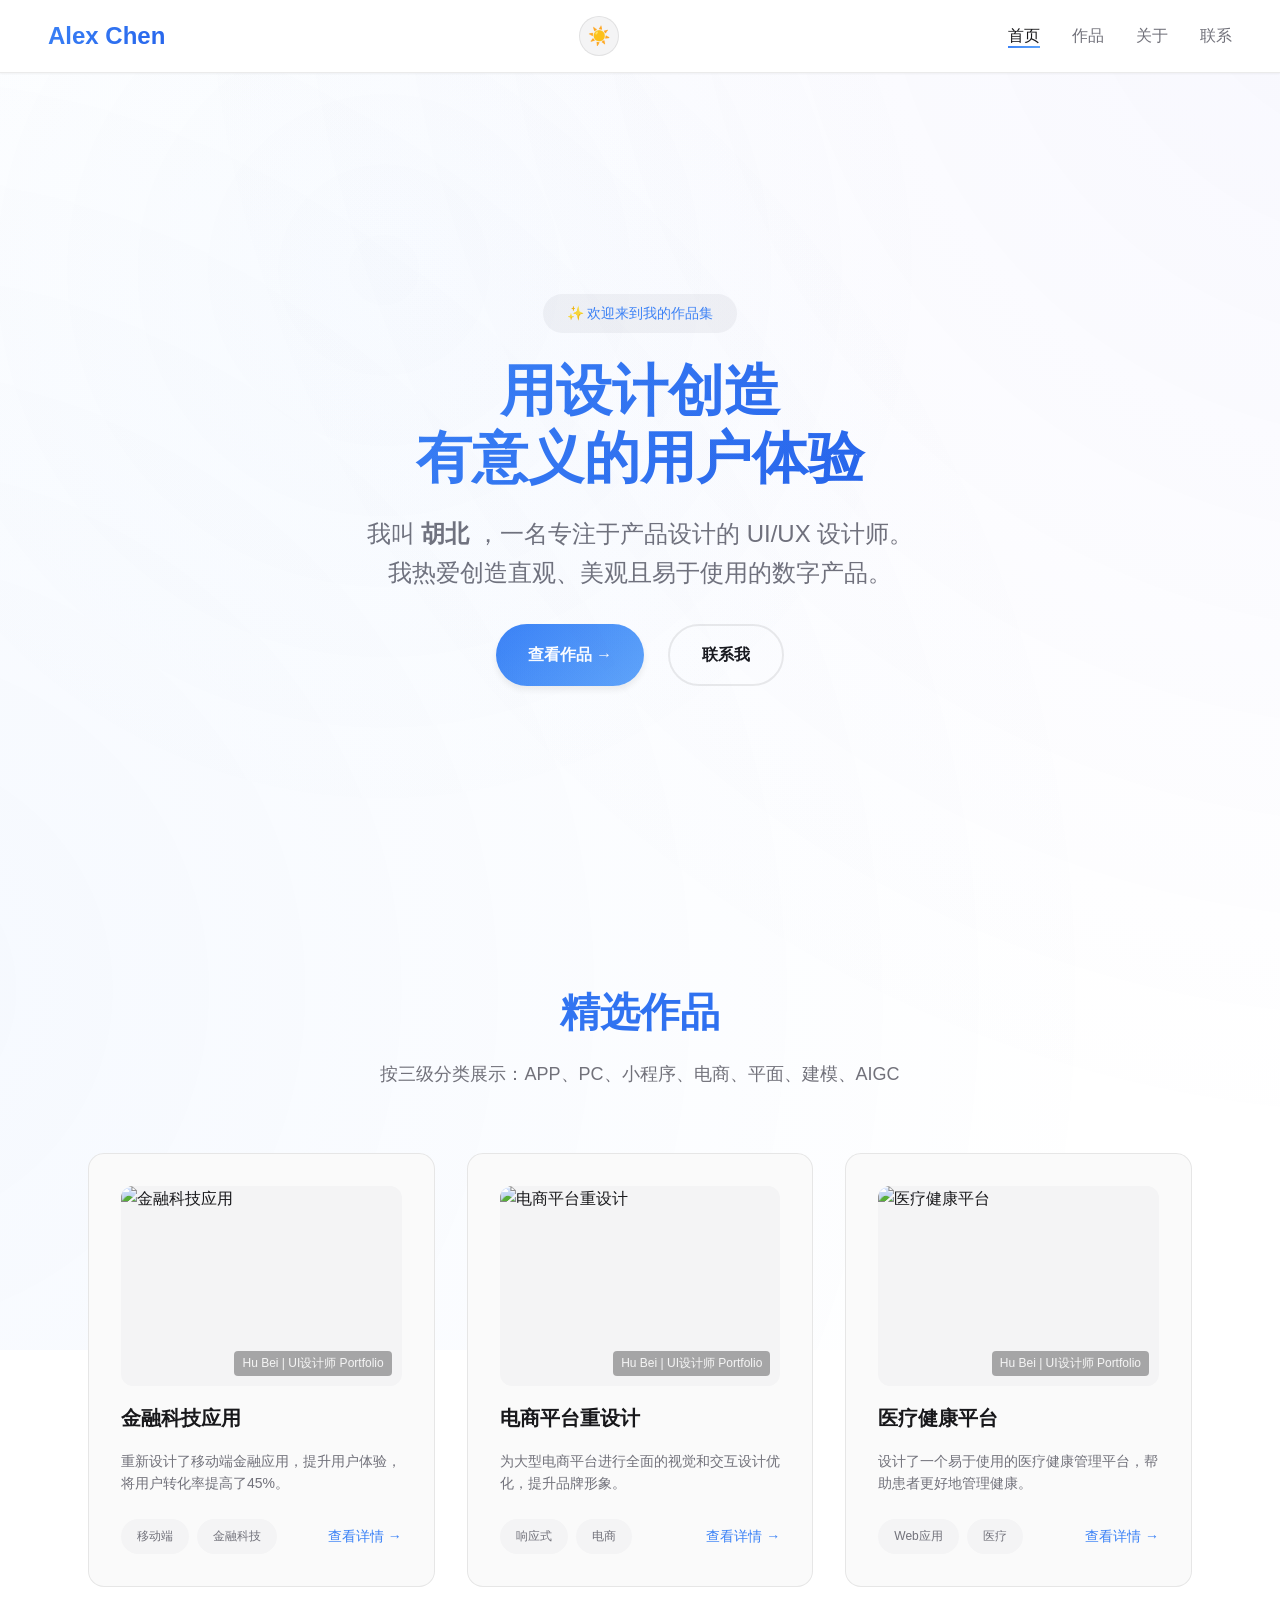
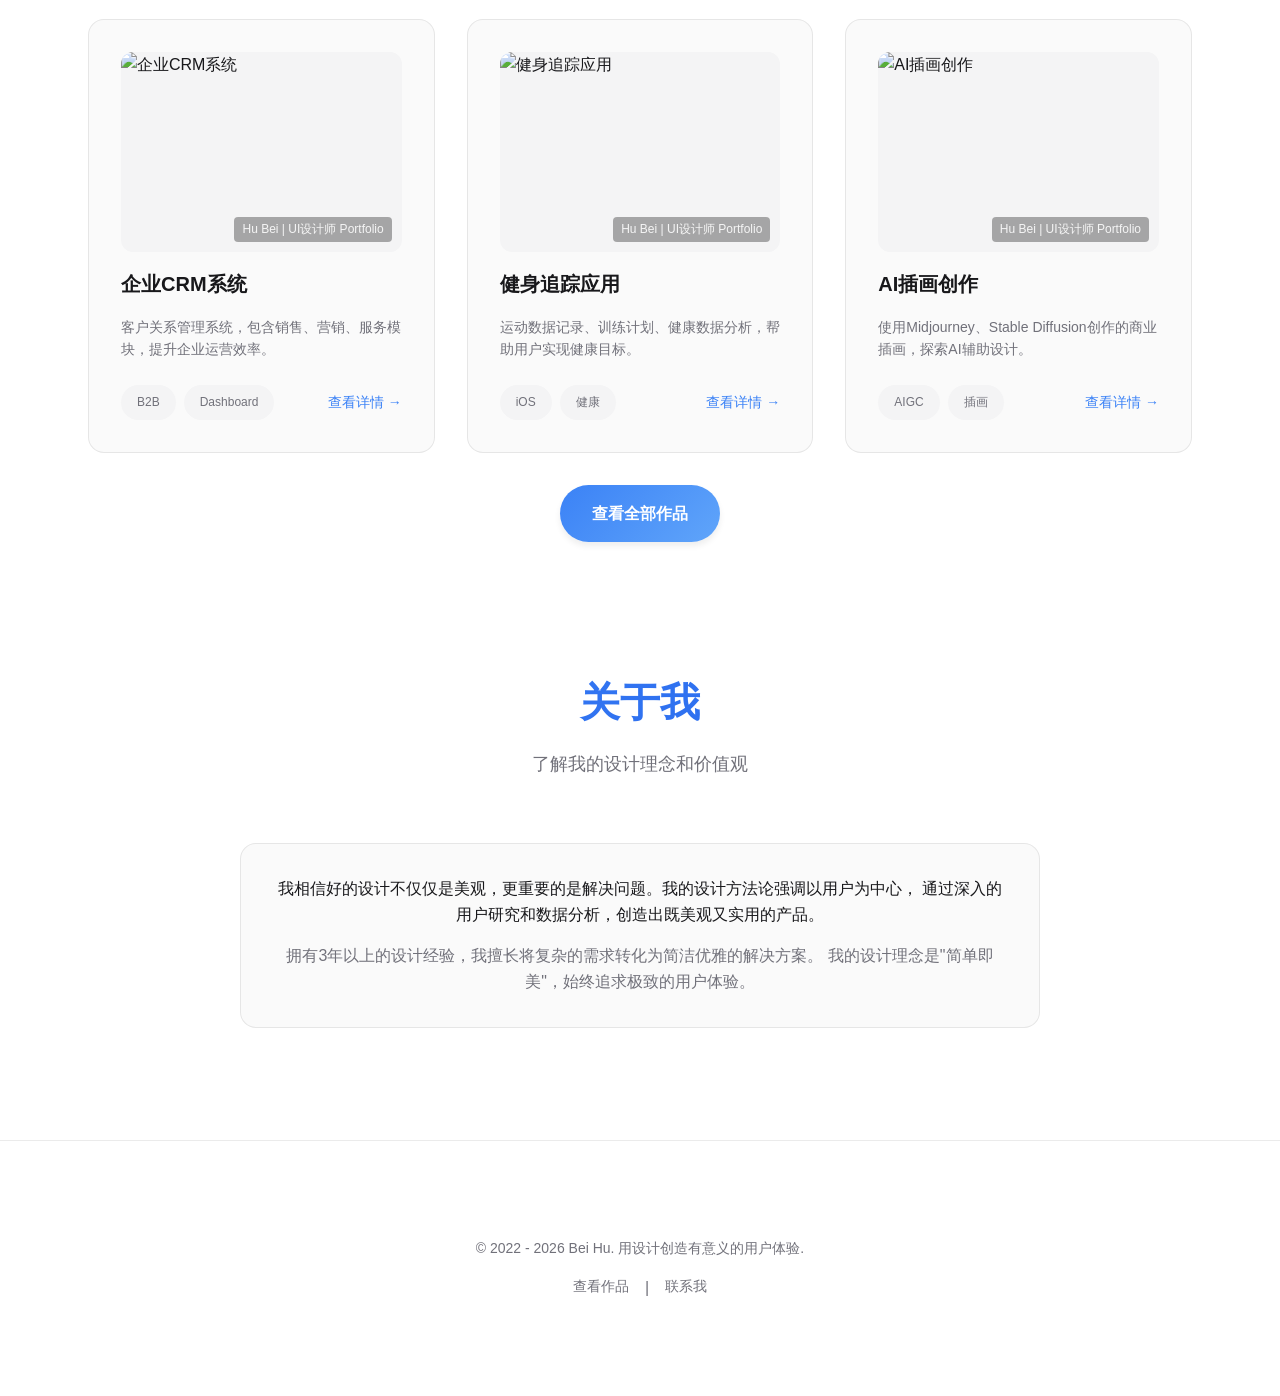
==== index.html @ b8876bc1 "Add files via upload 第一次上传" ====
<!DOCTYPE html>
<html lang="zh-CN">
<head>
  <meta charset="UTF-8">
  <meta name="viewport" content="width=device-width, initial-scale=1.0">
  <meta name="description" content="Alex Chen - UI设计师作品集，专注于用户体验设计和界面设计">
  <meta name="keywords" content="UI设计师, UX设计, 界面设计, 产品设计, 作品集">
  <title>Alex Chen - UI设计师作品集</title>
  <link rel="stylesheet" href="styles.css">

  <!-- 👇 禁止右键 + 禁止拖拽保存图片的核心代码 -->
  <script>
    // 禁止右键菜单（保存图片/检查元素）
    document.addEventListener('contextmenu', function(e) {
      e.preventDefault();
    });
    
    // 禁止键盘快捷键（Ctrl+S 保存 / Ctrl+U 查看源码）
    document.addEventListener('keydown', function(e) {
      // Ctrl+S (83) 或 Ctrl+U (85)
      if (e.ctrlKey && (e.keyCode === 83 || e.keyCode === 85)) {
        e.preventDefault();
      }
    });
  </script>

  <!-- 👇 CSS 防护样式 -->
  <style>
    /* 全局禁止拖拽 + 禁止选中 */
    img {
      -webkit-user-drag: none; /* 禁止webkit内核拖拽 */
      user-select: none;       /* 禁止选中文字/图片 */
      pointer-events: none;    /* 禁止点击图片 */
    }
  </style>
  
</head>
<body>
  <!-- 作品详情模态框模板 -->
<div class="modal-overlay" id="modal-overlay" onclick="closeModal(event)">
  <div class="modal-content" onclick="event.stopPropagation()">
    <div class="modal-header">
      <h2 class="modal-title" id="modal-title">作品标题</h2>
      <button class="modal-close" onclick="closeModal(event)">×</button>
    </div>
    <div class="modal-body" id="modal-body">
      <!-- 动态内容 -->
    </div>
  </div>
</div>
  <!-- 导航栏 -->
  <nav class="navbar">
    <a href="index.html" class="navbar-brand">Alex Chen</a>
    <div style="display: flex; align-items: center;">
      <button class="navbar-toggle" onclick="toggleMenu()" aria-label="切换菜单">☰</button>
      <button class="theme-toggle" onclick="toggleTheme()" aria-label="切换主题">
        <span class="theme-icon theme-icon-sun">☀️</span>
        <span class="theme-icon theme-icon-moon">🌙</span>
      </button>
    </div>
    <ul class="navbar-menu" id="navbarMenu">
      <li><a href="index.html" class="active">首页</a></li>
      <li><a href="works.html">作品</a></li>
      <li><a href="about.html">关于</a></li>
      <li><a href="contact.html">联系</a></li>
    </ul>
  </nav>

  <!-- Hero 区域 -->
  <section class="hero">
    <div class="container">
      <div class="hero-content">
        <div class="hero-badge">✨ 欢迎来到我的作品集</div>
        <h1 class="hero-title">用设计创造<br>有意义的用户体验</h1>
        <p class="hero-subtitle">
          我叫 <span class="primary-text">胡北</span> ，一名专注于产品设计的 UI/UX 设计师。 <br>
          我热爱创造直观、美观且易于使用的数字产品。
        </p>

        <div class="hero-actions">
          <a href="works.html" class="btn btn-primary">
            查看作品 →
          </a>
          <a href="contact.html" class="btn btn-secondary">
            联系我
          </a>
        </div>
      </div>
    </div>
  </section>

  <!-- 作品预览区域 -->
  <section class="section">
    <div class="container">
      <div class="section-header">
        <h2 class="section-title">精选作品</h2>
        <p class="section-subtitle">按三级分类展示：APP、PC、小程序、电商、平面、建模、AIGC</p>
      </div>
      <div class="grid grid-3">
        <!-- 作品卡片 1 -->
        <article class="card" onclick="openModal('modal-fintech-1')"><!-- 卡片跳转详情-接下面修改 -->
          <div class="watermark-wrap"><!-- 添加水印 -->
            <img class="card-image" src="./images/works/featured-fintech.jpeg" alt="金融科技应用" style="height: 200px; object-fit: cover; border-radius: 0.75rem; margin-bottom: 1rem;">
          </div>
          <h3 class="card-title">金融科技应用</h3>
          <p class="card-description">
            重新设计了移动端金融应用，提升用户体验，将用户转化率提高了45%。
          </p>
          <div class="card-footer">
            <div class="card-tags">
              <span class="card-tag">移动端</span>
              <span class="card-tag">金融科技</span>
            </div>
            <a href="works.html" class="card-link">查看详情 →</a>
          </div>
        </article>

        <!-- 作品卡片 2 -->
        <article class="card" onclick="openModal('modal-ec-b2c-1')">
          <div class="watermark-wrap"><!-- 添加水印 -->
            <img class="card-image" src="./images/works/featured-ecommerce.jpeg" alt="电商平台重设计" style="height: 200px; object-fit: cover; border-radius: 0.75rem; margin-bottom: 1rem;">
          </div>
          <h3 class="card-title">电商平台重设计</h3>
          <p class="card-description">
            为大型电商平台进行全面的视觉和交互设计优化，提升品牌形象。
          </p>
          <div class="card-footer">
            <div class="card-tags">
              <span class="card-tag">响应式</span>
              <span class="card-tag">电商</span>
            </div>
            <a href="works.html" class="card-link">查看详情 →</a>
          </div>
        </article>

        <!-- 作品卡片 3 -->
        <article class="card" onclick="openModal('modal-mp-3')">
          <div class="watermark-wrap"><!-- 添加水印 -->
            <img class="card-image" src="./images/works/featured-healthcare.jpeg" alt="医疗健康平台" style="height: 200px; object-fit: cover; border-radius: 0.75rem; margin-bottom: 1rem;">
          </div>
          <h3 class="card-title">医疗健康平台</h3>
          <p class="card-description">
            设计了一个易于使用的医疗健康管理平台，帮助患者更好地管理健康。
          </p>
          <div class="card-footer">
            <div class="card-tags">
              <span class="card-tag">Web应用</span>
              <span class="card-tag">医疗</span>
            </div>
            <a href="works.html" class="card-link">查看详情 →</a>
          </div>
        </article>

        <!-- 作品卡片 4 -->
        <article class="card" onclick="openModal('modal-web-1')">
          <div class="watermark-wrap"><!-- 添加水印 -->
            <img class="card-image" src="./images/works/pc-crm.jpeg" alt="企业CRM系统" style="height: 200px; object-fit: cover; border-radius: 0.75rem; margin-bottom: 1rem;">
          </div>
          <h3 class="card-title">企业CRM系统</h3>
          <p class="card-description">
            客户关系管理系统，包含销售、营销、服务模块，提升企业运营效率。
          </p>
          <div class="card-footer">
            <div class="card-tags">
              <span class="card-tag">B2B</span>
              <span class="card-tag">Dashboard</span>
            </div>
            <a href="works.html" class="card-link">查看详情 →</a>
          </div>
        </article>

        <!-- 作品卡片 5 -->
        <article class="card" onclick="openModal('modal-fitness-1')">
          <div class="watermark-wrap"><!-- 添加水印 -->
            <img class="card-image" src="./images/works/app-fitness.jpeg" alt="健身追踪应用" style="height: 200px; object-fit: cover; border-radius: 0.75rem; margin-bottom: 1rem;">
          </div>
          <h3 class="card-title">健身追踪应用</h3>
          <p class="card-description">
            运动数据记录、训练计划、健康数据分析，帮助用户实现健康目标。
          </p>
          <div class="card-footer">
            <div class="card-tags">
              <span class="card-tag">iOS</span>
              <span class="card-tag">健康</span>
            </div>
            <a href="works.html" class="card-link">查看详情 →</a>
          </div>
        </article>

        <!-- 作品卡片 6 -->
        <article class="card" onclick="openModal('modal-aigc-1')">
          <div class="watermark-wrap"><!-- 添加水印 -->
            <img class="card-image" src="./images/works/aigc-illustration.jpeg" alt="AI插画创作" style="height: 200px; object-fit: cover; border-radius: 0.75rem; margin-bottom: 1rem;">
          </div>
          <h3 class="card-title">AI插画创作</h3>
          <p class="card-description">
            使用Midjourney、Stable Diffusion创作的商业插画，探索AI辅助设计。
          </p>
          <div class="card-footer">
            <div class="card-tags">
              <span class="card-tag">AIGC</span>
              <span class="card-tag">插画</span>
            </div>
            <a href="works.html" class="card-link">查看详情 →</a>
          </div>
        </article>
      </div>
      <div style="text-align: center; margin-top: 2rem;">
        <a href="works.html" class="btn btn-primary">查看全部作品</a>
      </div>
    </div>
  </section>

  <!-- 关于我区域 -->
  <section class="section">
    <div class="container">
      <div class="section-header">
        <h2 class="section-title">关于我</h2>
        <p class="section-subtitle">了解我的设计理念和价值观</p>
      </div>
      <div class="card" style="max-width: 800px; margin: 0 auto; text-align: center;">
        <p style="margin-bottom: 1rem; color: var(--text-primary);">
          我相信好的设计不仅仅是美观，更重要的是解决问题。我的设计方法论强调以用户为中心，
          通过深入的用户研究和数据分析，创造出既美观又实用的产品。
        </p>
        <p style="color: var(--text-secondary);">
          拥有3年以上的设计经验，我擅长将复杂的需求转化为简洁优雅的解决方案。
          我的设计理念是"简单即美"，始终追求极致的用户体验。
        </p>
      </div>
    </div>
  </section>

  <!-- 页脚 -->
  <footer class="footer">
    <div class="container">
      <p class="footer-text">© 2022 - 2026  Bei Hu.  用设计创造有意义的用户体验.</p>
      <div style="margin-top: 1rem; display: flex; justify-content: center; gap: 1rem;">
        <a href="works.html" class="card-link" style="color: var(--text-secondary);">查看作品</a>
        <span style="color: var(--text-secondary);">|</span>
        <a href="contact.html" class="card-link" style="color: var(--text-secondary);">联系我</a>
        <!-- <a href="contact.html" class="card-link" style="color: var(--text-secondary);">Email</a>
        <span style="color: var(--text-secondary);">|</span>
        <a href="#" class="card-link" style="color: var(--text-secondary);">LinkedIn</a>
        <span style="color: var(--text-secondary);">|</span>
        <a href="#" class="card-link" style="color: var(--text-secondary);">Behance</a>
        <span style="color: var(--text-secondary);">|</span>
        <a href="#" class="card-link" style="color: var(--text-secondary);">Dribbble</a> -->
      </div>
    </div>
  </footer>

  <!-- 移动端菜单脚本 -->
  <script>
    // 移动端菜单切换
    function toggleMenu() {
      const menu = document.getElementById('navbarMenu');
      menu.classList.toggle('active');
    }

    // 点击导航链接后关闭菜单
    document.querySelectorAll('.navbar-menu a').forEach(link => {
      link.addEventListener('click', () => {
        document.getElementById('navbarMenu').classList.remove('active');
      });
    });

    // 主题切换功能
    function toggleTheme() {
      const html = document.documentElement;
      const currentTheme = html.getAttribute('data-theme');
      const newTheme = currentTheme === 'dark' ? 'light' : 'dark';
      
      html.setAttribute('data-theme', newTheme);
      localStorage.setItem('theme', newTheme);
    }

    // 初始化主题（优先级：localStorage > 系统偏好）
    function initTheme() {
      const savedTheme = localStorage.getItem('theme');
      if (savedTheme) {
        document.documentElement.setAttribute('data-theme', savedTheme);
      } else if (window.matchMedia('(prefers-color-scheme: dark)').matches) {
        document.documentElement.setAttribute('data-theme', 'dark');
      }
    }

    // 页面加载时初始化主题
    initTheme();


    // 修改的
    // 打开模态框
function openModal(modalId) {
  const overlay = document.getElementById('modal-overlay');
  const title = document.getElementById('modal-title');
  const body = document.getElementById('modal-body');
  
  const projectData = {
    'modal-fintech-1': {
      title: '数字钱包应用',
      image: 'url(./images/works/app-digital-wallet.jpeg)',
      description: '这是一款面向年轻人的数字钱包应用，提供多币种管理、即时转账、账单记录等核心功能。',
      tags: ['iOS', 'Android', '金融科技', '移动支付'],
      stats: { users: '500K+', satisfaction: '98%', conversion: '+45%' },
      tools: 'Figma, Sketch, Principle',
      role: 'UI/UX设计师',
      duration: '2023年6月 - 2023年10月'
    },
    'modal-ec-b2c-1': {
      title: '时尚服饰商城',
      image: 'url(./images/works/ecom-fashion.jpeg)',
      description: '服装配饰电商网站，包含商品浏览、购物车、支付流程。',
      tags: ['时尚', '商城', 'B2C'],
      stats: { users: '500K+', satisfaction: '95%', conversion: '+48%' },
      tools: 'Figma, Sketch, Principle',
      role: 'UI/UX设计师',
      duration: '2023年6月 - 2023年9月'
    },
    'modal-mp-3': {
      title: '预约挂号小程序',
      image: 'url(./images/works/mini-hospital.jpeg)',
      description: '医院预约挂号、医生排班、在线问诊。',
      tags: ['医疗', '预约', '小程序'],
      stats: { users: '200K+', satisfaction: '98%', conversion: '+52%' },
      tools: 'Figma, Principle, After Effects',
      role: 'UI/UX设计师',
      duration: '2023年1月 - 2023年4月'
    },
    'modal-web-1': {
      title: '企业CRM系统',
      image: 'url(./images/works/pc-crm.jpeg)',
      description: '客户关系管理系统，包含销售、营销、服务模块。',
      tags: ['B2B', 'Dashboard', '企业级'],
      stats: { users: '50K+', satisfaction: '93%', conversion: '+30%' },
      tools: 'Figma, Sketch, InVision',
      role: 'UI/UX设计师',
      duration: '2023年5月 - 2023年9月'
    },
    'modal-fitness-1': {
      title: '健身追踪应用',
      image: 'url(./images/works/app-fitness.jpeg)',
      description: '运动数据记录、训练计划、健康数据分析。',
      tags: ['健身', '健康', 'iOS', 'Android'],
      stats: { users: '400K+', satisfaction: '97%', conversion: '+42%' },
      tools: 'Figma, Principle, Lottie',
      role: 'UI/UX设计师',
      duration: '2022年10月 - 2023年2月'
    },
    'modal-aigc-1': {
      title: 'AI插画创作',
      image: 'url(./images/works/aigc-illustration.jpeg)',
      description: '使用Midjourney、Stable Diffusion创作的商业插画。',
      tags: ['插画', '商业', 'AI创作'],
      stats: { users: 'N/A', satisfaction: '100%', conversion: 'N/A' },
      tools: 'Midjourney, Stable Diffusion, Photoshop',
      role: 'AI艺术家',
      duration: '2023年10月 - 至今'
    }
  };
  
  const data = projectData[modalId];
  title.textContent = data.title;
  const imageUrl = data.image.replace(/url\((.*)\)/, '$1');
  body.innerHTML = `
    <img class="modal-image" src="${imageUrl}" alt="${data.title}" style="width:100%;height:auto;object-fit:cover;border-radius:0.75rem;margin-bottom:1.5rem">
    <div class="modal-stats">
      <div class="modal-stat-item"><div class="modal-stat-value">${data.stats.users}</div><div class="modal-stat-label">用户数量</div></div>
      <div class="modal-stat-item"><div class="modal-stat-value">${data.stats.satisfaction}</div><div class="modal-stat-label">用户满意度</div></div>
      <div class="modal-stat-item"><div class="modal-stat-value">${data.stats.conversion}</div><div class="modal-stat-label">转化率提升</div></div>
    </div>
    <div class="modal-section"><h3 class="modal-section-title">项目描述</h3><p class="modal-description">${data.description}</p></div>
    <div class="modal-section"><h3 class="modal-section-title">使用技术</h3><div class="modal-tags">${data.tags.map(tag=>`<span class="modal-tag">${tag}</span>`).join('')}</div></div>
    <div class="modal-section"><h3 class="modal-section-title">项目信息</h3><p style="color:var(--text-secondary);"><strong>工具：</strong>${data.tools}<br><strong>角色：</strong>${data.role}<br><strong>时间：</strong>${data.duration}</p></div>
  `;
  overlay.classList.add('active');
  document.body.style.overflow = 'hidden';
}

// 关闭模态框
function closeModal(event) {
  event.preventDefault();
  event.stopPropagation();
  document.getElementById('modal-overlay').classList.remove('active');
  document.body.style.overflow = '';
}

// ESC关闭
document.addEventListener('keydown', (e) => {
  if (e.key === 'Escape') closeModal(e);
});
  </script>
</body>
</html>
---- styles.css ----
/* ========================================
   UI设计师作品集网站 - 统一样式
   ======================================== */

/* Reset & Base Styles */
* {
  margin: 0;
  padding: 0;
  box-sizing: border-box;
}

/* 全局滚动条样式 - 浅色主题 */
::-webkit-scrollbar {
  width: 10px;
  height: 10px;
}

::-webkit-scrollbar-track {
  background: #f4f4f5;
  border-radius: 10px;
}

::-webkit-scrollbar-thumb {
  background: linear-gradient(180deg, #3b82f6 0%, #6366f1 100%);
  border-radius: 10px;
  border: 2px solid #f4f4f5;
}

::-webkit-scrollbar-thumb:hover {
  background: linear-gradient(180deg, #2563eb 0%, #4f46e5 100%);
  box-shadow: 0 0 10px rgba(59, 130, 246, 0.3);
}

* {
  scrollbar-width: thin;
  scrollbar-color: #3b82f6 #f4f4f5;
}

:root {
  /* 核心色（2色） */
  --primary: #3b82f6;
  --primary-hover: #2563eb;
  --primary-light: #60a5fa;
  
  /* 背景色系 - 浅色主题 */
  --background: #ffffff;
  --surface: #fafafa;
  --surface-light: #f4f4f5;
  --border: rgba(0, 0, 0, 0.08);
  
  /* 文字颜色 */
  --text-primary: #18181b;
  --text-secondary: #71717a;
  --text-muted: #a1a1aa;
  
  /* 渐变色 */
  --gradient: linear-gradient(135deg, var(--primary) 0%, var(--primary-light) 100%);
  --gradient-text: linear-gradient(135deg, var(--primary) 0%, #2563eb 100%);
  
  /* 阴影 */
  --shadow-sm: 0 1px 2px rgba(0, 0, 0, 0.05);
  --shadow-md: 0 4px 6px rgba(0, 0, 0, 0.07);
  --shadow-lg: 0 10px 15px rgba(0, 0, 0, 0.1);
  --shadow-glow: 0 4px 20px rgba(59, 130, 246, 0.15);
  
  /* 间距 */
  --spacing-xs: 0.5rem;
  --spacing-sm: 1rem;
  --spacing-md: 1.5rem;
  --spacing-lg: 2rem;
  --spacing-xl: 3rem;
  --spacing-2xl: 4rem;
  
  /* 圆角 */
  --radius-sm: 0.375rem;
  --radius-md: 0.5rem;
  --radius-lg: 0.75rem;
  --radius-xl: 1rem;
  --radius-full: 9999px;
  
  /* 过渡 */
  --transition-fast: 150ms ease;
  --transition-base: 300ms ease;
  --transition-slow: 500ms ease;
  
  /* 字体 */
  --font-family: -apple-system, BlinkMacSystemFont, 'Segoe UI', 'Roboto', 'Oxygen',
    'Ubuntu', 'Cantarell', 'Fira Sans', 'Droid Sans', 'Helvetica Neue', sans-serif;
}


  /* ========================================
   修改
   ======================================== */
  /* 主色文字（适配双主题变量） */
.primary-text {
  color: var(--primary-color); /* 用你定义的主题主色变量 */
  font-weight: 800; /* 加粗突出 */
}
  /* 辅助色文字（适配双主题变量） */
.secondary-text {
  color: var(--primary-gradient); /* 也可以用渐变，需要额外处理 */
  font-weight: 500;
}
 

/* <div class="watermark-wrap"><!-- 添加水印 --></div> */
/* --- 图片水印容器 --- */
.watermark-wrap {
  position: relative;      /* 关键：作为水印的定位参考（必须有） */
  display: block;           /* 改为 block，让图片填满容器宽度 */
  width: 100%;              /* 跟随父级卡片宽度 */
  /*height: 200px;            /* 必须和你图片的行内样式高度一致 */
  /*overflow: hidden;         /* 关键：防止水印溢出到卡片外面 */
  /*margin-bottom: 16px;       /*保持和文字的间距（可选，根据你的布局调） */
}

/* --- 精准水印文字 --- */
.watermark-wrap::after {
  content: "Hu Bei | UI设计师 Portfolio"; /* 你的签名 */
  position: absolute;
  bottom: 10px;            /* 距离图片底部 10px */
  right: 10px;              /* 距离图片右侧 10px */
  color: rgba(255, 255, 255, 0.9);
  font-size: 12px;
  background: rgba(0, 0, 0, 0.4);
  padding: 3px 8px;
  border-radius: 4px;
  pointer-events: none;     /* 不阻挡点击 */
  z-index: 5;               /* 确保在图片上层，不会跑到背景后面 */
  opacity: 0.8;            /* 透明度 */
}

/* --- 确保图片填满容器 --- */
.watermark-wrap .card-image {
  width: 100%;
  height: 100%;
  object-fit: cover;        /* 保持图片比例 */
  display: block;           /* 消除图片底部空隙 */
}





/* ========================================
   暗色主题
   ======================================== */
[data-theme="dark"] {
  /* 核心色 */
  --primary: #6366f1;
  --primary-hover: #818cf8;
  --primary-light: #a5b4fc;
  
  /* 背景色系 - 暗色主题 */
  --background: #0f0f1a;
  --surface: #1a1a2e;
  --surface-light: #252542;
  --border: rgba(255, 255, 255, 0.1);
  
  /* 文字颜色 */
  --text-primary: #ffffff;
  --text-secondary: #a1a1aa;
  --text-muted: #71717a;
  
  /* 渐变色 */
  --gradient: linear-gradient(135deg, #6366f1 0%, #a855f7 100%);
  --gradient-text: linear-gradient(135deg, #818cf8 0%, #c084fc 100%);
  
  /* 阴影 */
  --shadow-sm: 0 2px 4px rgba(0, 0, 0, 0.3);
  --shadow-md: 0 4px 6px rgba(0, 0, 0, 0.4);
  --shadow-lg: 0 10px 15px rgba(0, 0, 0, 0.5);
  --shadow-glow: 0 0 30px rgba(99, 102, 241, 0.3);
}

/* 暗色主题 - 滚动条 */
[data-theme="dark"] ::-webkit-scrollbar-track {
  background: #1a1a2e;
}

[data-theme="dark"] ::-webkit-scrollbar-thumb {
  background: linear-gradient(180deg, #6366f1 0%, #a855f7 100%);
  border: 2px solid #1a1a2e;
}

[data-theme="dark"] ::-webkit-scrollbar-thumb:hover {
  background: linear-gradient(180deg, #818cf8 0%, #c084fc 100%);
  box-shadow: 0 0 10px rgba(99, 102, 241, 0.5);
}

[data-theme="dark"] * {
  scrollbar-color: #6366f1 #1a1a2e;
}

/* 暗色主题 - 背景装饰 */
[data-theme="dark"] body::before {
  background: 
    radial-gradient(circle at 20% 80%, rgba(99, 102, 241, 0.15) 0%, transparent 50%),
    radial-gradient(circle at 80% 20%, rgba(168, 85, 247, 0.15) 0%, transparent 50%),
    radial-gradient(circle at 40% 40%, rgba(165, 180, 252, 0.1) 0%, transparent 30%);
}

/* 暗色主题 - 导航栏 */
[data-theme="dark"] .navbar {
  background: rgba(15, 15, 26, 0.85);
  box-shadow: none;
}

[data-theme="dark"] .navbar-menu {
  /* background: var(--surface); */
  box-shadow: var(--shadow-lg);
}

/* 暗色主题 - 分类导航 */
[data-theme="dark"] .category-nav {
  background: rgba(15, 15, 26, 0.9);
  box-shadow: none;
}

/* 暗色主题 - 按钮文字 */
[data-theme="dark"] .btn-primary {
  color: #ffffff;
}

[data-theme="dark"] .category-tab.active {
  color: #ffffff;
}

/* 暗色主题 - 卡片悬停 */
[data-theme="dark"] .card:hover,
[data-theme="dark"] .work-card:hover {
  box-shadow: var(--shadow-glow);
}

/* 暗色主题 - 模态框 */
[data-theme="dark"] .modal-overlay {
  background: rgba(0, 0, 0, 0.85);
}

[data-theme="dark"] .modal-content::-webkit-scrollbar-track {
  background: #1a1a2e !important;
}

[data-theme="dark"] .modal-content::-webkit-scrollbar-thumb {
  background: linear-gradient(180deg, #6366f1 0%, #a855f7 100%) !important;
  border: 3px solid #1a1a2e !important;
}

[data-theme="dark"] .modal-content::-webkit-scrollbar-thumb:hover {
  background: linear-gradient(180deg, #818cf8 0%, #c084fc 100%) !important;
}

[data-theme="dark"] .modal-content {
  scrollbar-color: #6366f1 #1a1a2e !important;
}

/* 暗色主题 - 图标颜色 */
[data-theme="dark"] .contact-icon {
  color: #ffffff;
}

/* 字体引入 */
@import url('https://fonts.googleapis.com/css2?family=Inter:wght@300;400;500;600;700&display=swap');

/* Body */
html {
  scroll-behavior: smooth;
}

body {
  font-family: var(--font-family);
  background: var(--background);
  color: var(--text-primary);
  line-height: 1.6;
  overflow-x: hidden;
  -webkit-font-smoothing: antialiased;
  -moz-osx-font-smoothing: grayscale;
}

/* 背景装饰 - 浅色主题 */
body::before {
  content: '';
  position: fixed;
  top: -50%;
  left: -50%;
  width: 200%;
  height: 200%;
  background: 
    radial-gradient(circle at 20% 80%, rgba(59, 130, 246, 0.05) 0%, transparent 50%),
    radial-gradient(circle at 80% 20%, rgba(99, 102, 241, 0.05) 0%, transparent 50%),
    radial-gradient(circle at 40% 40%, rgba(96, 165, 250, 0.03) 0%, transparent 30%);
  pointer-events: none;
  z-index: 0;
}

/* ========================================
   导航栏
   ======================================== */
  
.navbar {
  position: fixed;
  top: 0;
  left: 0;
  right: 0;
  z-index: 1000;
  padding: var(--spacing-sm) var(--spacing-xl);
  display: flex;
  justify-content: space-between;
  align-items: center;
  backdrop-filter: blur(10px);
  -webkit-backdrop-filter: blur(10px);
  background: rgba(255, 255, 255, 0.9);
  border-bottom: 1px solid var(--border);
  box-shadow: var(--shadow-sm);
}

.navbar-brand {
  font-size: 1.5rem;
  font-weight: 700;
  background: var(--gradient-text);
  -webkit-background-clip: text;
  -webkit-text-fill-color: transparent;
  background-clip: text;
  text-decoration: none;
}

.navbar-menu {
  display: flex;
  gap: var(--spacing-lg);
  list-style: none;
}

.navbar-menu a {
  color: var(--text-secondary);
  text-decoration: none;
  font-weight: 500;
  transition: color var(--transition-fast);
  position: relative;
}

.navbar-menu a:hover,
.navbar-menu a.active {
  color: var(--text-primary);
}

.navbar-menu a::after {
  content: '';
  position: absolute;
  bottom: -4px;
  left: 0;
  width: 0;
  height: 2px;
  background: var(--gradient);
  transition: width var(--transition-base);
}

.navbar-menu a:hover::after,
.navbar-menu a.active::after {
  width: 100%;
}

/* 移动端菜单按钮 */
.navbar-toggle {
  display: none;
  background: none;
  border: none;
  color: var(--text-primary);
  font-size: 1.5rem;
  cursor: pointer;
  padding: var(--spacing-xs);
}

/* 主题切换按钮 */
.theme-toggle {
  display: flex;
  align-items: center;
  justify-content: center;
  width: 40px;
  height: 40px;
  background: var(--surface-light);
  border: 1px solid var(--border);
  border-radius: var(--radius-full);
  cursor: pointer;
  transition: all var(--transition-base);
  margin-left: var(--spacing-md);
  position: relative;
  overflow: hidden;
}

.theme-toggle:hover {
  background: var(--primary);
  border-color: var(--primary);
  transform: rotate(15deg);
}

.theme-toggle:hover .theme-icon {
  color: #ffffff;
}

.theme-icon {
  font-size: 1.125rem;
  transition: all var(--transition-base);
  display: flex;
  align-items: center;
  justify-content: center;
}

.theme-icon-sun {
  display: block;
}

.theme-icon-moon {
  display: none;
}

[data-theme="dark"] .theme-icon-sun {
  display: none;
}

[data-theme="dark"] .theme-icon-moon {
  display: block;
}

/* 主题切换过渡动画 */
body {
  transition: background-color var(--transition-base), color var(--transition-base);
}

/* ========================================
   通用布局
   ======================================== */
   
.container {
  max-width: 1200px;
  margin: 0 auto;
  padding: var(--spacing-xl);
}

.section {
  /* padding: var(--spacing-2xl) 0; */
  padding: 32px 24px 0px 24px;
  position: relative;
  z-index: 1;
}

.section-header {
  text-align: center;
  margin-bottom: var(--spacing-2xl);
}

.section-title {
  font-size: 2.5rem;
  font-weight: 700;
  margin-bottom: var(--spacing-sm);
  background: var(--gradient-text);
  -webkit-background-clip: text;
  -webkit-text-fill-color: transparent;
  background-clip: text;
}

.section-subtitle {
  color: var(--text-secondary);
  font-size: 1.125rem;
}

/* ========================================
   按钮样式
   ======================================== */
  
.btn {
  display: inline-flex;
  align-items: center;
  justify-content: center;
  gap: var(--spacing-sm);
  padding: var(--spacing-sm) var(--spacing-lg);
  border-radius: var(--radius-full);
  font-weight: 600;
  text-decoration: none;
  transition: all var(--transition-base);
  cursor: pointer;
  border: none;
  font-size: 1rem;
}

.btn-primary {
  background: var(--gradient);
  color: #ffffff;
  box-shadow: var(--shadow-md);
}

.btn-primary:hover {
  transform: translateY(-2px);
  box-shadow: var(--shadow-lg);
}

.btn-secondary {
  background: transparent;
  color: var(--text-primary);
  border: 2px solid var(--border);
}

.btn-secondary:hover {
  background: var(--surface-light);
  border-color: var(--primary);
}

/* ========================================
   卡片样式
   ======================================== */
  
.card {
  background: var(--surface);
  border: 1px solid var(--border);
  border-radius: var(--radius-xl);
  padding: var(--spacing-lg);
  transition: all var(--transition-base);
}

.card:hover {
  transform: translateY(-5px);
  border-color: var(--primary);
  box-shadow: var(--shadow-lg);
}

.card-image {
  width: 100%;
  height: 200px;
  object-fit: cover;
  border-radius: var(--radius-lg);
  margin-bottom: var(--spacing-md);
  background: var(--surface-light);
}

.card-title {
  font-size: 1.25rem;
  font-weight: 600;
  margin-bottom: var(--spacing-sm);
}

.card-description {
  color: var(--text-secondary);
  font-size: 0.875rem;
  margin-bottom: var(--spacing-md);
}

.card-footer {
  display: flex;
  justify-content: space-between;
  align-items: center;
  gap: var(--spacing-md);
}

.card-tags {
  display: flex;
  gap: var(--spacing-xs);
  flex-wrap: wrap;
}

.card-tag {
  padding: var(--spacing-xs) var(--spacing-sm);
  background: var(--surface-light);
  border-radius: var(--radius-full);
  font-size: 0.75rem;
  color: var(--text-secondary);
}

.card-link {
  color: var(--primary);
  text-decoration: none;
  font-weight: 500;
  font-size: 0.875rem;
  transition: color var(--transition-fast);
}

.card-link:hover {
  color: var(--secondary);
}

/* ========================================
   网格布局
   ======================================== */
  
.grid {
  display: grid;
  gap: var(--spacing-lg);
}

.grid-2 {
  grid-template-columns: repeat(2, 1fr);
}

.grid-3 {
  grid-template-columns: repeat(3, 1fr);
}

.grid-4 {
  grid-template-columns: repeat(4, 1fr);
}

/* ========================================
   Hero 区域
   ======================================== */
  
.hero {
  min-height: 100vh;
  display: flex;
  align-items: center;
  justify-content: center;
  text-align: center;
  padding-top: 80px;
}

.hero-content {
  max-width: 800px;
}

.hero-badge {
  display: inline-block;
  padding: var(--spacing-xs) var(--spacing-md);
  background: var(--surface-light);
  border-radius: var(--radius-full);
  font-size: 0.875rem;
  color: var(--primary);
  margin-bottom: var(--spacing-md);
  font-weight: 500;
}

.hero-title {
  font-size: 3.5rem;
  font-weight: 800;
  margin-bottom: var(--spacing-md);
  line-height: 1.2;
  background: var(--gradient-text);
  -webkit-background-clip: text;
  -webkit-text-fill-color: transparent;
  background-clip: text;
}

.hero-subtitle {
  font-size: 1.5rem;
  color: var(--text-secondary);
  margin-bottom: var(--spacing-lg);
  line-height: 1.6;
}

.hero-actions {
  display: flex;
  gap: var(--spacing-md);
  justify-content: center;
  flex-wrap: wrap;
}

/* ========================================
   时间轴样式（用于经历页）
   ======================================== */
  
.timeline {
  position: relative;
  padding-left: var(--spacing-2xl);
}

.timeline::before {
  content: '';
  position: absolute;
  left: 0;
  top: 0;
  bottom: 0;
  width: 2px;
  background: var(--gradient);
}

.timeline-item {
  position: relative;
  padding-bottom: var(--spacing-2xl);
}

.timeline-item::before {
  content: '';
  position: absolute;
  left: calc(-1 * var(--spacing-2xl) - 5px);
  top: 0;
  width: 12px;
  height: 12px;
  background: var(--primary);
  border-radius: 50%;
  border: 3px solid var(--background);
}

.timeline-date {
  color: var(--primary);
  font-weight: 600;
  margin-bottom: var(--spacing-xs);
}

.timeline-title {
  font-size: 1.25rem;
  font-weight: 600;
  margin-bottom: var(--spacing-xs);
}

.timeline-company {
  color: var(--text-secondary);
  margin-bottom: var(--spacing-sm);
}

.timeline-description {
  color: var(--text-secondary);
  line-height: 1.7;
}

/* ========================================
   技能标签样式
   ======================================== */
  
.skills-grid {
  display: grid;
  grid-template-columns: repeat(2, 1fr);
  gap: var(--spacing-xl);
}

.skills-category {
  margin-bottom: var(--spacing-xl);
}

.skills-category-title {
  font-size: 1.25rem;
  font-weight: 600;
  margin-bottom: var(--spacing-md);
  color: var(--text-primary);
  display: flex;
  align-items: center;
  gap: var(--spacing-sm);
}

.skills-category-title::before {
  content: '';
  width: 4px;
  height: 20px;
  background: var(--gradient);
  border-radius: var(--radius-full);
}

.skills-list {
  display: flex;
  flex-wrap: wrap;
  gap: var(--spacing-sm);
}

.skill-item {
  padding: var(--spacing-sm) var(--spacing-md);
  background: var(--surface);
  border: 1px solid var(--border);
  border-radius: var(--radius-lg);
  font-size: 0.875rem;
  transition: all var(--transition-base);
  cursor: default;
}

.skill-item:hover {
  background: var(--surface-light);
  border-color: var(--primary);
  transform: translateY(-2px);
}

/* ========================================
   表单样式（用于联系页）
   ======================================== */
  
.form {
  max-width: 600px;
  margin: 0 auto;
}

.form-group {
  margin-bottom: var(--spacing-lg);
}

.form-label {
  display: block;
  margin-bottom: var(--spacing-xs);
  font-weight: 500;
  color: var(--text-primary);
}

.form-input,
.form-textarea {
  width: 100%;
  padding: var(--spacing-sm) var(--spacing-md);
  background: var(--surface);
  border: 1px solid var(--border);
  border-radius: var(--radius-lg);
  color: var(--text-primary);
  font-family: inherit;
  font-size: 1rem;
  transition: border-color var(--transition-fast);
}

.form-input:focus,
.form-textarea:focus {
  outline: none;
  border-color: var(--primary);
  box-shadow: 0 0 0 3px rgba(59, 130, 246, 0.1);
}

.form-textarea {
  min-height: 150px;
  resize: vertical;
}

/* ========================================
   联系信息样式
   ======================================== */
  
.contact-info {
  display: grid;
  grid-template-columns: repeat(3, 1fr);
  gap: var(--spacing-lg);
  margin-bottom: var(--spacing-2xl);
}

.contact-item {
  display: flex;
  flex-direction: column;
  align-items: center;
  text-align: center;
  gap: var(--spacing-sm);
  padding: var(--spacing-lg);
  background: var(--surface);
  border: 1px solid var(--border);
  border-radius: var(--radius-lg);
  transition: all var(--transition-base);
}

.contact-item:hover {
  background: var(--surface-light);
  border-color: var(--primary);
  transform: translateY(-4px);
}

.contact-icon {
  width: 64px;
  height: 64px;
  display: flex;
  align-items: center;
  justify-content: center;
  background: var(--gradient);
  border-radius: var(--radius-lg);
  font-size: 1.75rem;
  margin-bottom: var(--spacing-sm);
  color: #ffffff;
}

.contact-label {
  color: var(--text-secondary);
  font-size: 0.875rem;
}

.contact-value {
  color: var(--text-primary);
  font-weight: 500;
  word-break: break-all;
}

/* ========================================
   页脚
   ======================================== */
  
.footer {
  padding: var(--spacing-xl) 0;
  text-align: center;
  border-top: 1px solid var(--border);
  margin-top: var(--spacing-2xl);
}

.footer-text {
  color: var(--text-secondary);
  font-size: 0.875rem;
}

/* ========================================
   响应式设计
   ======================================== */
  
@media (max-width: 1024px) {
  .grid-3,
  .grid-4 {
    grid-template-columns: repeat(2, 1fr);
  }
  
  .hero-title {
    font-size: 2.5rem;
  }
}

@media (max-width: 768px) {
  .container {
    padding: var(--spacing-md);
  }
  
  .navbar {
    padding: var(--spacing-sm) var(--spacing-md);
  }
  
  .navbar-toggle {
    display: block;
  }
  
  .theme-toggle {
    width: 36px;
    height: 36px;
    margin-left: var(--spacing-sm);
  }
  
  .navbar-menu {
    position: fixed;
    top: 60px;
    left: 0;
    right: 0;
    background: rgba(255, 255, 255, 0.98);
    flex-direction: column;
    padding: var(--spacing-lg);
    gap: var(--spacing-md);
    border-bottom: 1px solid var(--border);
    box-shadow: var(--shadow-md);
    transform: translateY(-100%);
    opacity: 0;
    visibility: hidden;
    transition: all var(--transition-base);
  }
  
  .navbar-menu.active {
    transform: translateY(0);
    opacity: 1;
    visibility: visible;
  }
  
  .grid-2,
  .grid-3,
  .grid-4 {
    grid-template-columns: 1fr;
  }
  
  .skills-grid {
    grid-template-columns: 1fr;
  }
  
  .contact-info {
    grid-template-columns: repeat(2, 1fr);
  }
  
  .hero-title {
    font-size: 2rem;
  }
  
  .hero-subtitle {
    font-size: 1.125rem;
  }
  
  .hero-actions {
    flex-direction: column;
    width: 100%;
  }
  
  .hero-actions .btn {
    width: 100%;
  }
  
  .section-title {
    font-size: 1.75rem;
  }
  
  .timeline {
    padding-left: var(--spacing-lg);
  }
  
  .timeline::before {
    left: 7px;
  }
  
  .timeline-item::before {
    left: calc(-1 * var(--spacing-lg) - 7px);
  }
}

@media (max-width: 480px) {
  .container {
    padding: var(--spacing-sm);
  }
  
  .section {
    padding: var(--spacing-xl) 0;
  }
  
  .hero-title {
    font-size: 1.75rem;
  }
  
  .hero-subtitle {
    font-size: 1rem;
  }
  
  .contact-info {
    grid-template-columns: 1fr;
  }
  
  .contact-icon {
    width: 56px;
    height: 56px;
    font-size: 1.5rem;
  }
  
  .btn {
    padding: var(--spacing-sm);
    font-size: 0.875rem;
  }
  
  .card {
    padding: var(--spacing-md);
  }
}

/* ========================================
   作品分类样式（三级分类结构）
   ======================================== */

/* 一级分类导航（Tab样式） */
.category-nav {
  display: flex;
  gap: var(--spacing-sm);
  margin-bottom: var(--spacing-xl);
  flex-wrap: wrap;
  justify-content: center;
  position: sticky;
  top: 80px;
  z-index: 100;
  padding: 20px 0;
  background: rgba(255, 255, 255, 0.95);
  backdrop-filter: blur(10px);
  -webkit-backdrop-filter: blur(10px);
  border-bottom: 1px solid var(--border);
  box-shadow: var(--shadow-sm);
  border-radius: var(--radius-lg);
}

.category-tab {
  padding: var(--spacing-sm) var(--spacing-lg);
  background: var(--surface);
  border: 1px solid var(--border);
  border-radius: var(--radius-full);
  color: var(--text-secondary);
  font-weight: 500;
  cursor: pointer;
  transition: all var(--transition-base);
  white-space: nowrap;
}

.category-tab:hover {
  background: var(--surface-light);
  border-color: var(--primary);
  color: var(--text-primary);
  transform: translateY(-2px);
}

.category-tab.active {
  background: var(--gradient);
  border-color: transparent;
  color: #ffffff;
  box-shadow: var(--shadow-md);
}

/* 二级分类标题 */
.subcategory-header {
  display: flex;
  align-items: center;
  gap: var(--spacing-md);
  margin-bottom: var(--spacing-lg);
  padding: var(--spacing-md);
  background: var(--surface);
  border: 1px solid var(--border);
  border-radius: var(--radius-lg);
  cursor: pointer;
  transition: all var(--transition-base);
}

.subcategory-header:hover {
  background: var(--surface-light);
  border-color: var(--primary);
}

.subcategory-header::before {
  content: '▼';
  font-size: 0.75rem;
  color: var(--primary);
  transition: transform var(--transition-base);
}

.subcategory-header.collapsed::before {
  transform: rotate(-90deg);
}

.subcategory-title {
  flex: 1;
  font-size: 1.25rem;
  font-weight: 600;
  color: var(--text-primary);
}

.subcategory-count {
  padding: var(--spacing-xs) var(--spacing-md);
  background: var(--surface-light);
  border-radius: var(--radius-full);
  font-size: 0.875rem;
  color: var(--text-secondary);
}

/* 二级分类内容区（可折叠） */
.subcategory-content {
  max-height: 3000px;
  overflow: hidden;
  transition: max-height var(--transition-slow) ease-out, opacity var(--transition-base) ease-out;
  opacity: 1;
}

.subcategory-content.collapsed {
  max-height: 0;
  opacity: 0;
}

/* 一级分类内容区（用于切换显示） */
.category-content {
  display: none;
  animation: fadeIn var(--transition-base) ease-in-out;
}

.category-content.active {
  display: block;
}

@keyframes fadeIn {
  from {
    opacity: 0;
    transform: translateY(10px);
  }
  to {
    opacity: 1;
    transform: translateY(0);
  }
}

/* 作品网格（分类专用） */
.works-grid {
  display: grid;
  gap: var(--spacing-lg);
  margin-bottom: var(--spacing-2xl);
}

.works-grid-2 {
  grid-template-columns: repeat(2, 1fr);
}

.works-grid-3 {
  grid-template-columns: repeat(3, 1fr);
}

.works-grid-4 {
  grid-template-columns: repeat(4, 1fr);
}

/* 作品卡片（增强版） */
.work-card {
  background: var(--surface);
  border: 1px solid var(--border);
  border-radius: var(--radius-xl);
  overflow: hidden;
  transition: all var(--transition-base);
  cursor: pointer;

  margin-top: 5px;      /* 关键：给卡片顶部加 5px 初始间距 */
  position: relative;    /* 可选，提升层级 */
  z-index: 1;           /* 可选，防止被遮挡 */
}

.work-card:hover {
  transform: translateY(-5px);
  border-color: var(--primary);
  box-shadow: var(--shadow-lg);
}

.work-card-image {
  width: 100%;
  height: 180px;
  object-fit: cover;
  background: linear-gradient(135deg, var(--primary) 0%, var(--secondary) 100%);
  transition: transform var(--transition-base);
}

.work-card:hover .work-card-image {
  transform: scale(1.05);
}

.work-card-body {
  padding: var(--spacing-md);
}

.work-card-title {
  font-size: 1.125rem;
  font-weight: 600;
  margin-bottom: var(--spacing-xs);
  color: var(--text-primary);
}

.work-card-description {
  font-size: 0.875rem;
  color: var(--text-secondary);
  margin-bottom: var(--spacing-md);
  display: -webkit-box;
  -webkit-line-clamp: 2;
  -webkit-box-orient: vertical;
  overflow: hidden;
  line-height: 1.5;
}

.work-card-meta {
  display: flex;
  justify-content: space-between;
  align-items: center;
  gap: var(--spacing-sm);
}

.work-card-tags {
  display: flex;
  gap: var(--spacing-xs);
  flex-wrap: wrap;
}

.work-card-tag {
  padding: var(--spacing-xs) var(--spacing-sm);
  background: var(--surface-light);
  border-radius: var(--radius-full);
  font-size: 0.75rem;
  color: var(--text-secondary);
}

.work-card-view {
  color: var(--primary);
  font-size: 0.875rem;
  font-weight: 500;
  transition: color var(--transition-fast);
}

.work-card:hover .work-card-view {
  color: var(--secondary);
}

/* 模态框（作品详情） */
.modal-overlay {
  display: none;
  position: fixed;
  top: 0;
  left: 0;
  right: 0;
  bottom: 0;
  background: rgba(0, 0, 0, 0.5);
  z-index: 2000;
  align-items: center;
  justify-content: center;
  padding: var(--spacing-xl);
  backdrop-filter: blur(5px);
}

.modal-overlay.active {
  display: flex;
  animation: fadeIn var(--transition-base) ease-in-out;
}

.modal-content {
  background: var(--surface);
  border: 1px solid var(--border);
  border-radius: var(--radius-xl);
  max-width: 900px;
  width: 100%;
  max-height: 90vh;
  overflow-y: auto;
  position: relative;
  animation: slideUp var(--transition-base) ease-out;
}

/* 模态框自定义滚动条 - 浅色主题 */
.modal-content::-webkit-scrollbar {
  width: 10px !important;
}

.modal-content::-webkit-scrollbar-track {
  background: #f4f4f5 !important;
  border-radius: 10px !important;
  margin: 8px 0 !important;
}

.modal-content::-webkit-scrollbar-thumb {
  background: linear-gradient(180deg, #3b82f6 0%, #6366f1 100%) !important;
  border-radius: 10px !important;
  border: 3px solid #f4f4f5 !important;
  box-shadow: 0 0 8px rgba(59, 130, 246, 0.2) !important;
  transition: all var(--transition-base) !important;
}

.modal-content::-webkit-scrollbar-thumb:hover {
  background: linear-gradient(180deg, #2563eb 0%, #4f46e5 100%) !important;
  box-shadow: 0 0 15px rgba(59, 130, 246, 0.4) !important;
  border: 2px solid #f4f4f5 !important;
}

.modal-content::-webkit-scrollbar-thumb:active {
  background: linear-gradient(180deg, #1d4ed8 0%, #3730a3 100%) !important;
  box-shadow: 0 0 20px rgba(59, 130, 246, 0.6) !important;
}

.modal-content::-webkit-scrollbar-corner {
  background: #f4f4f5 !important;
}

/* Firefox 滚动条样式 */
.modal-content {
  scrollbar-width: auto !important;
  scrollbar-color: #3b82f6 #f4f4f5 !important;
}

@keyframes slideUp {
  from {
    opacity: 0;
    transform: translateY(50px);
  }
  to {
    opacity: 1;
    transform: translateY(0);
  }
}

/* 弹窗表头 */
.modal-header {
  position: sticky;
  top: 0;
  background: var(--surface);
  padding: var(--spacing-xs) var(--spacing-lg);
  /* padding: 8px 20px 8px 20px; */
  border-bottom: 1px solid var(--border);
  display: flex;
  justify-content: space-between;
  align-items: center;
  z-index: 10;
}

.modal-title {
  font-size: 1.5rem;
  font-weight: 700;
  background: var(--gradient-text);
  -webkit-background-clip: text;
  -webkit-text-fill-color: transparent;
  background-clip: text;
}

.modal-close {
  width: 40px;
  height: 40px;
  display: flex;
  align-items: center;
  justify-content: center;
  background: var(--surface-light);
  border: none;
  border-radius: var(--radius-full);
  color: var(--text-secondary);
  font-size: 1.5rem;
  cursor: pointer;
  transition: all var(--transition-fast);
}

.modal-close:hover {
  background: var(--primary);
  color: var(--text-primary);
  transform: rotate(90deg);
}

.modal-body {
  padding: var(--spacing-lg);
}



/* ✅ 弹窗图片终极样式（保留这段） */
.modal-image {
  width: 100%;          /* 宽度100%填满容器 */
  height: auto;         /* 关键：高度随宽度自动调整，不变形 */
  /* max-height: 70vh;     关键：最高只能占屏幕70%，过长会自动缩小，不会过高 */
  object-fit: contain;  /* 保持图片完整显示，不会被裁剪 */
  display: block;      /* 消除底部空隙 */
  margin: 0 auto;       /* 居中对齐 */
  border-radius: var(--radius-lg);
  margin-bottom: var(--spacing-lg);
}

.modal-description {
  color: var(--text-secondary);
  line-height: 1.8;
  margin-bottom: var(--spacing-lg);
}

.modal-section {
  margin-bottom: var(--spacing-lg);
}

.modal-section-title {
  font-size: 1.125rem;
  font-weight: 600;
  margin-bottom: var(--spacing-sm);
  color: var(--text-primary);
}

.modal-tags {
  display: flex;
  gap: var(--spacing-sm);
  flex-wrap: wrap;
}

.modal-tag {
  padding: var(--spacing-xs) var(--spacing-md);
  background: var(--surface-light);
  border: 1px solid var(--border);
  border-radius: var(--radius-full);
  font-size: 0.875rem;
  color: var(--text-secondary);
}

.modal-stats {
  display: grid;
  grid-template-columns: repeat(3, 1fr);
  gap: var(--spacing-md);
  margin-bottom: var(--spacing-lg);
}

.modal-stat-item {
  text-align: center;
  padding: var(--spacing-md);
  background: var(--surface-light);
  border-radius: var(--radius-lg);
}

.modal-stat-value {
  font-size: 1.5rem;
  font-weight: 700;
  background: var(--gradient-text);
  -webkit-background-clip: text;
  -webkit-text-fill-color: transparent;
  background-clip: text;
}

.modal-stat-label {
  font-size: 0.875rem;
  color: var(--text-secondary);
}

/* 响应式设计 - 作品分类 */
@media (max-width: 1024px) {
  .works-grid-3,
  .works-grid-4 {
    grid-template-columns: repeat(2, 1fr);
  }
  
  .modal-stats {
    grid-template-columns: repeat(3, 1fr);
  }
}

@media (max-width: 768px) {
  .category-nav {
    top: 60px;
    padding: 16px 0;
  }
  
  .category-tab {
    padding: var(--spacing-xs) var(--spacing-md);
    font-size: 0.875rem;
  }
  
  .works-grid-2,
  .works-grid-3,
  .works-grid-4 {
    grid-template-columns: 1fr;
  }
  
  .modal-content {
    margin: var(--spacing-md);
    max-height: calc(100vh - 2rem);
  }
  
  .modal-header {
    padding: var(--spacing-sm) var(--spacing-md);
  }
  
  .modal-title {
    font-size: 1.25rem;
  }
  
  .modal-body {
    padding: var(--spacing-md);
  }
  
  .modal-image {
    height: 250px;
  }
  
  .modal-stats {
    grid-template-columns: 1fr;
  }
}

@media (max-width: 480px) {
  .category-nav {
    gap: var(--spacing-xs);
  }
  
  .category-tab {
    padding: var(--spacing-xs) var(--spacing-sm);
    font-size: 0.75rem;
  }
  
  .subcategory-header {
    padding: var(--spacing-sm);
  }
  
  .subcategory-title {
    font-size: 1rem;
  }
}
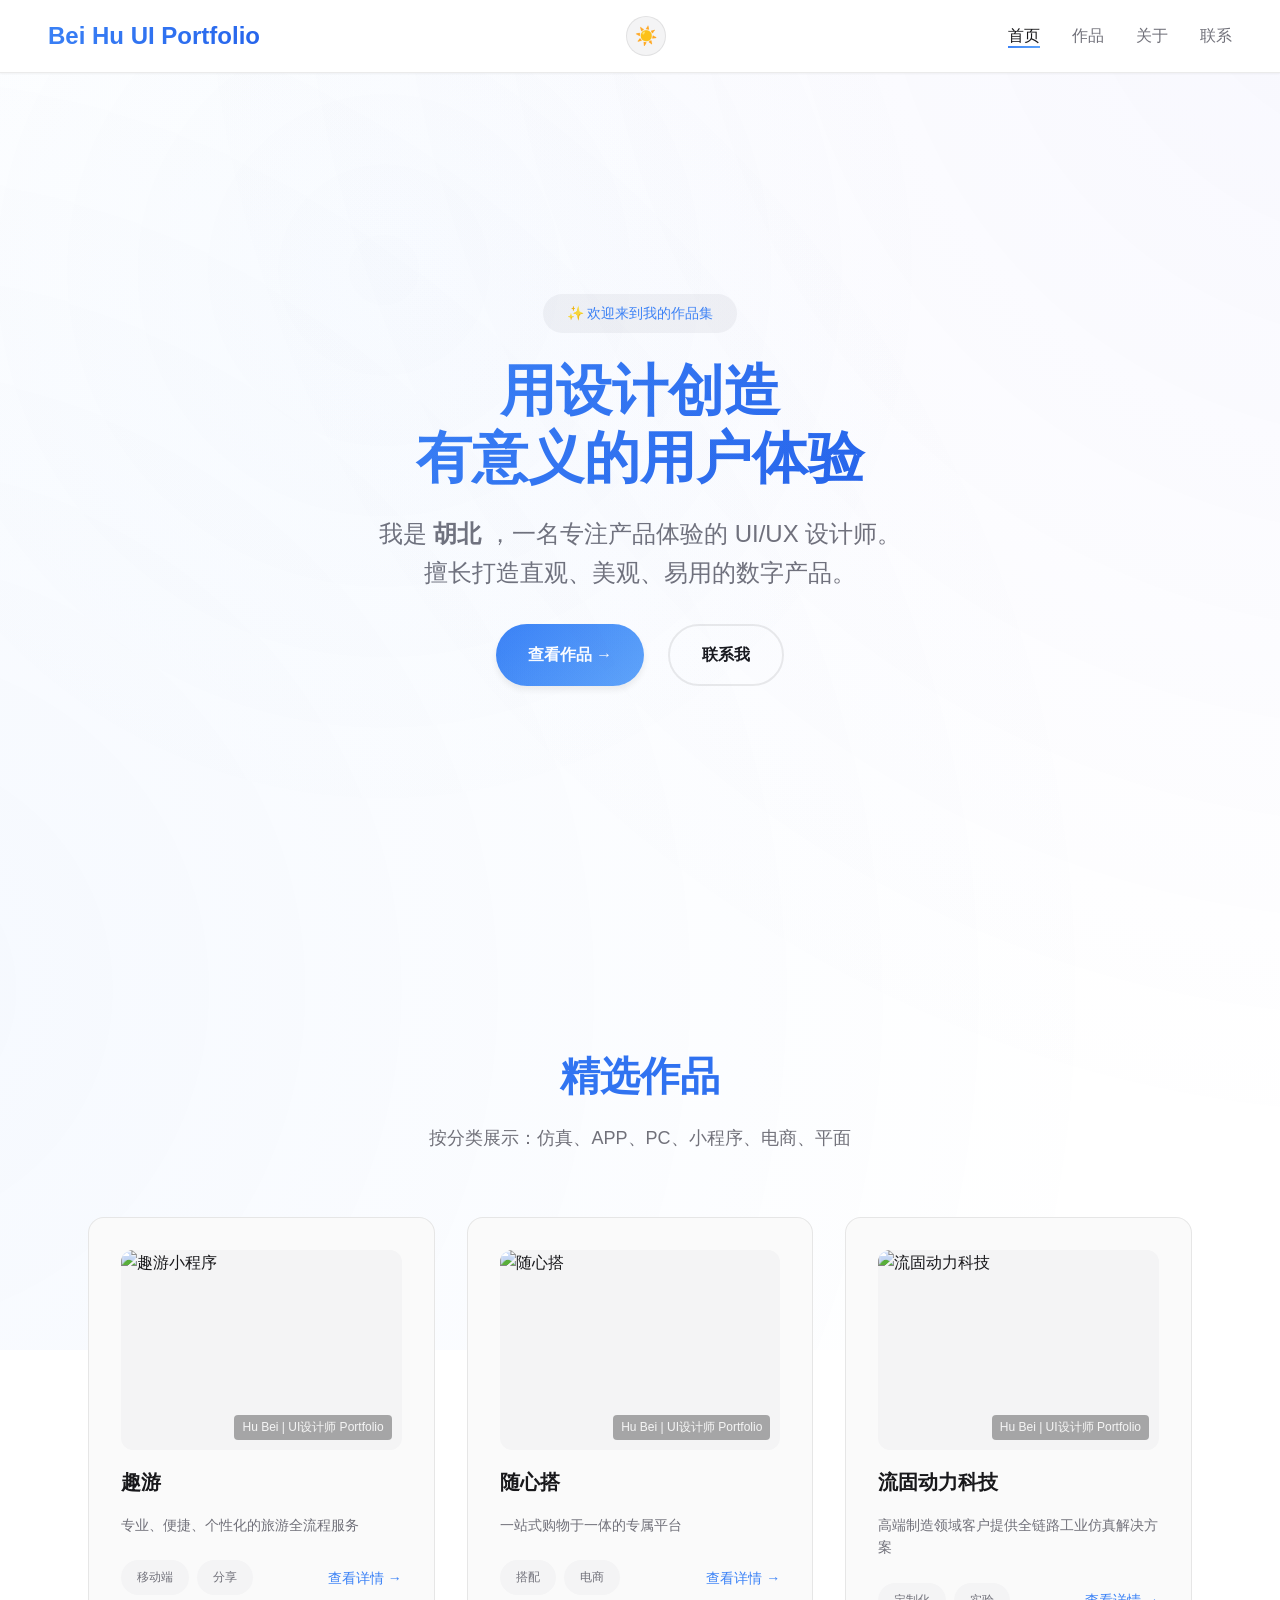
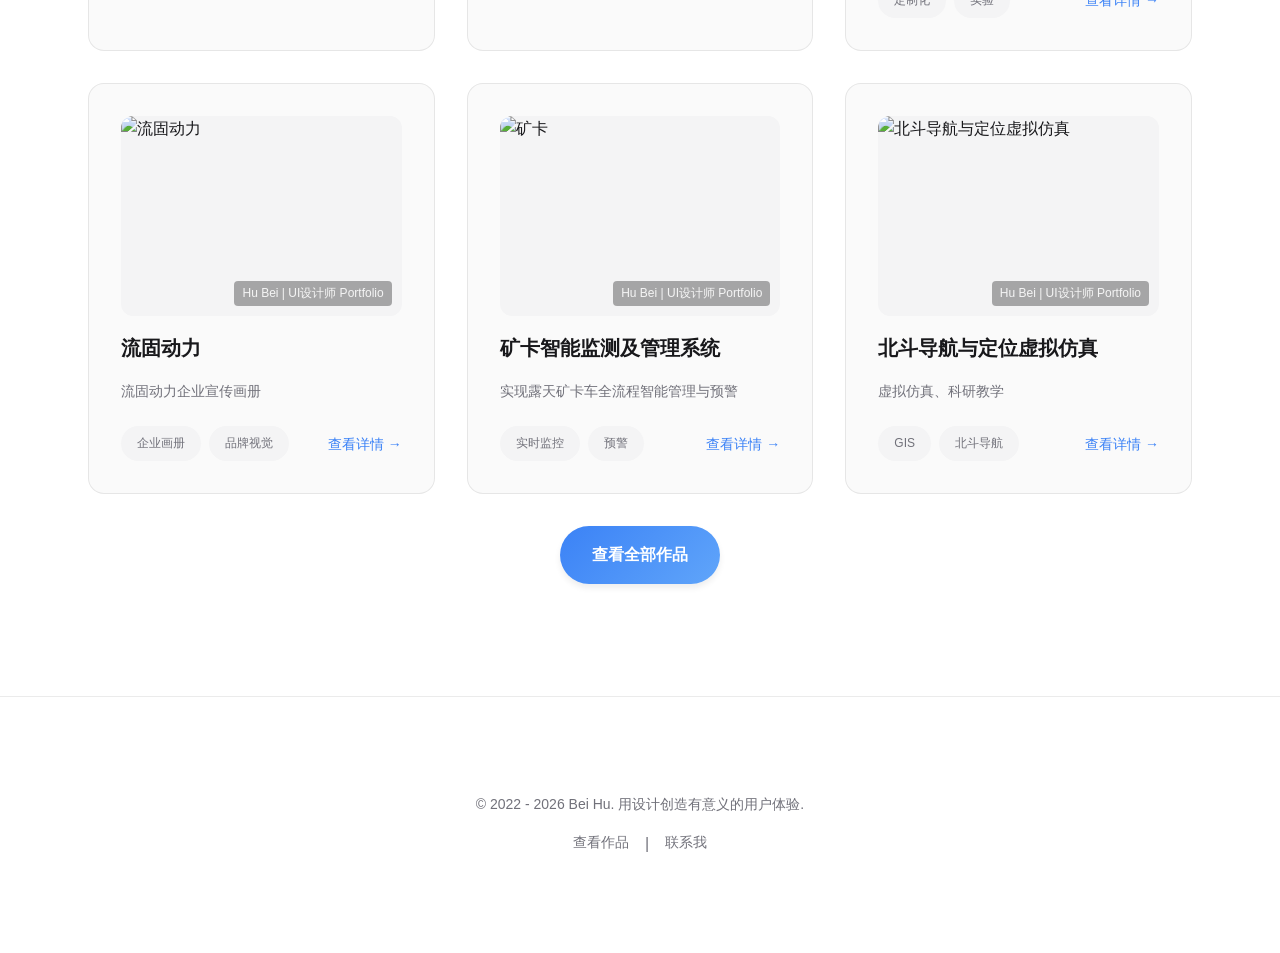
==== commit 7db8bfb0: "Update index.html" ====
--- a/index.html
+++ b/index.html
@@ -50,7 +50,7 @@
 </div>
   <!-- 导航栏 -->
   <nav class="navbar">
-    <a href="index.html" class="navbar-brand">Alex Chen</a>
+    <a href="index.html" class="navbar-brand">Bei Hu UI Portfolio</a>
     <div style="display: flex; align-items: center;">
       <button class="navbar-toggle" onclick="toggleMenu()" aria-label="切换菜单">☰</button>
       <button class="theme-toggle" onclick="toggleTheme()" aria-label="切换主题">
@@ -73,8 +73,8 @@
         <div class="hero-badge">✨ 欢迎来到我的作品集</div>
         <h1 class="hero-title">用设计创造<br>有意义的用户体验</h1>
         <p class="hero-subtitle">
-          我叫 <span class="primary-text">胡北</span> ，一名专注于产品设计的 UI/UX 设计师。 <br>
-          我热爱创造直观、美观且易于使用的数字产品。
+          我是 <span class="primary-text">胡北</span> ，一名专注产品体验的 UI/UX 设计师。 <br>
+          擅长打造直观、美观、易用的数字产品。
         </p>
 
         <div class="hero-actions">
@@ -94,39 +94,39 @@
     <div class="container">
       <div class="section-header">
         <h2 class="section-title">精选作品</h2>
-        <p class="section-subtitle">按三级分类展示：APP、PC、小程序、电商、平面、建模、AIGC</p>
+        <p class="section-subtitle">按分类展示：仿真、APP、PC、小程序、电商、平面</p>
       </div>
       <div class="grid grid-3">
         <!-- 作品卡片 1 -->
-        <article class="card" onclick="openModal('modal-fintech-1')"><!-- 卡片跳转详情-接下面修改 -->
-          <div class="watermark-wrap"><!-- 添加水印 -->
-            <img class="card-image" src="./images/works/featured-fintech.jpeg" alt="金融科技应用" style="height: 200px; object-fit: cover; border-radius: 0.75rem; margin-bottom: 1rem;">
-          </div>
-          <h3 class="card-title">金融科技应用</h3>
-          <p class="card-description">
-            重新设计了移动端金融应用，提升用户体验，将用户转化率提高了45%。
+        <article class="card" onclick="openModal('modal-mp-1')"><!-- 卡片跳转详情-接下面修改 -->
+          <div class="watermark-wrap"><!-- 添加水印 -->
+            <img class="card-image" src="./images/works/XCX_quyou_fm.jpg" alt="趣游小程序" style="height: 200px; object-fit: cover; border-radius: 0.75rem; margin-bottom: 1rem;">
+          </div>
+          <h3 class="card-title">趣游</h3>
+          <p class="card-description">
+            专业、便捷、个性化的旅游全流程服务
           </p>
           <div class="card-footer">
             <div class="card-tags">
               <span class="card-tag">移动端</span>
-              <span class="card-tag">金融科技</span>
+              <span class="card-tag">分享</span>
             </div>
             <a href="works.html" class="card-link">查看详情 →</a>
           </div>
         </article>
 
         <!-- 作品卡片 2 -->
-        <article class="card" onclick="openModal('modal-ec-b2c-1')">
-          <div class="watermark-wrap"><!-- 添加水印 -->
-            <img class="card-image" src="./images/works/featured-ecommerce.jpeg" alt="电商平台重设计" style="height: 200px; object-fit: cover; border-radius: 0.75rem; margin-bottom: 1rem;">
-          </div>
-          <h3 class="card-title">电商平台重设计</h3>
-          <p class="card-description">
-            为大型电商平台进行全面的视觉和交互设计优化，提升品牌形象。
-          </p>
-          <div class="card-footer">
-            <div class="card-tags">
-              <span class="card-tag">响应式</span>
+        <article class="card" onclick="openModal('modal-ma-1')">
+          <div class="watermark-wrap"><!-- 添加水印 -->
+            <img class="card-image" src="./images/works/APP_suixinda_fm.jpg" alt="随心搭" style="height: 200px; object-fit: cover; border-radius: 0.75rem; margin-bottom: 1rem;">
+          </div>
+          <h3 class="card-title">随心搭</h3>
+          <p class="card-description">
+            一站式购物于一体的专属平台
+          </p>
+          <div class="card-footer">
+            <div class="card-tags">
+              <span class="card-tag">搭配</span>
               <span class="card-tag">电商</span>
             </div>
             <a href="works.html" class="card-link">查看详情 →</a>
@@ -134,72 +134,72 @@
         </article>
 
         <!-- 作品卡片 3 -->
-        <article class="card" onclick="openModal('modal-mp-3')">
-          <div class="watermark-wrap"><!-- 添加水印 -->
-            <img class="card-image" src="./images/works/featured-healthcare.jpeg" alt="医疗健康平台" style="height: 200px; object-fit: cover; border-radius: 0.75rem; margin-bottom: 1rem;">
-          </div>
-          <h3 class="card-title">医疗健康平台</h3>
-          <p class="card-description">
-            设计了一个易于使用的医疗健康管理平台，帮助患者更好地管理健康。
-          </p>
-          <div class="card-footer">
-            <div class="card-tags">
-              <span class="card-tag">Web应用</span>
-              <span class="card-tag">医疗</span>
+        <article class="card" onclick="openModal('modal-web-1')">
+          <div class="watermark-wrap"><!-- 添加水印 -->
+            <img class="card-image" src="./images/works/PC_lgdl_fm.jpg" alt="流固动力科技" style="height: 200px; object-fit: cover; border-radius: 0.75rem; margin-bottom: 1rem;">
+          </div>
+          <h3 class="card-title">流固动力科技</h3>
+          <p class="card-description">
+            高端制造领域客户提供全链路工业仿真解决方案
+          </p>
+          <div class="card-footer">
+            <div class="card-tags">
+              <span class="card-tag">定制化</span>
+              <span class="card-tag">实验</span>
             </div>
             <a href="works.html" class="card-link">查看详情 →</a>
           </div>
         </article>
 
         <!-- 作品卡片 4 -->
-        <article class="card" onclick="openModal('modal-web-1')">
-          <div class="watermark-wrap"><!-- 添加水印 -->
-            <img class="card-image" src="./images/works/pc-crm.jpeg" alt="企业CRM系统" style="height: 200px; object-fit: cover; border-radius: 0.75rem; margin-bottom: 1rem;">
-          </div>
-          <h3 class="card-title">企业CRM系统</h3>
-          <p class="card-description">
-            客户关系管理系统，包含销售、营销、服务模块，提升企业运营效率。
-          </p>
-          <div class="card-footer">
-            <div class="card-tags">
-              <span class="card-tag">B2B</span>
-              <span class="card-tag">Dashboard</span>
+        <article class="card" onclick="openModal('modal-brand-1')">
+          <div class="watermark-wrap"><!-- 添加水印 -->
+            <img class="card-image" src="./images/works/PM_hc_fm.jpg" alt="流固动力" style="height: 200px; object-fit: cover; border-radius: 0.75rem; margin-bottom: 1rem;">
+          </div>
+          <h3 class="card-title">流固动力</h3>
+          <p class="card-description">
+            流固动力企业宣传画册
+          </p>
+          <div class="card-footer">
+            <div class="card-tags">
+              <span class="card-tag">企业画册</span>
+              <span class="card-tag">品牌视觉</span>
             </div>
             <a href="works.html" class="card-link">查看详情 →</a>
           </div>
         </article>
 
         <!-- 作品卡片 5 -->
-        <article class="card" onclick="openModal('modal-fitness-1')">
-          <div class="watermark-wrap"><!-- 添加水印 -->
-            <img class="card-image" src="./images/works/app-fitness.jpeg" alt="健身追踪应用" style="height: 200px; object-fit: cover; border-radius: 0.75rem; margin-bottom: 1rem;">
-          </div>
-          <h3 class="card-title">健身追踪应用</h3>
-          <p class="card-description">
-            运动数据记录、训练计划、健康数据分析，帮助用户实现健康目标。
-          </p>
-          <div class="card-footer">
-            <div class="card-tags">
-              <span class="card-tag">iOS</span>
-              <span class="card-tag">健康</span>
+        <article class="card" onclick="openModal('modal-be-1')">
+          <div class="watermark-wrap"><!-- 添加水印 -->
+            <img class="card-image" src="./images/works/B_luntai_fm.jpg" alt="矿卡" style="height: 200px; object-fit: cover; border-radius: 0.75rem; margin-bottom: 1rem;">
+          </div>
+          <h3 class="card-title">矿卡智能监测及管理系统</h3>
+          <p class="card-description">
+            实现露天矿卡车全流程智能管理与预警
+          </p>
+          <div class="card-footer">
+            <div class="card-tags">
+              <span class="card-tag">实时监控</span>
+              <span class="card-tag">预警</span>
             </div>
             <a href="works.html" class="card-link">查看详情 →</a>
           </div>
         </article>
 
         <!-- 作品卡片 6 -->
-        <article class="card" onclick="openModal('modal-aigc-1')">
-          <div class="watermark-wrap"><!-- 添加水印 -->
-            <img class="card-image" src="./images/works/aigc-illustration.jpeg" alt="AI插画创作" style="height: 200px; object-fit: cover; border-radius: 0.75rem; margin-bottom: 1rem;">
-          </div>
-          <h3 class="card-title">AI插画创作</h3>
-          <p class="card-description">
-            使用Midjourney、Stable Diffusion创作的商业插画，探索AI辅助设计。
-          </p>
-          <div class="card-footer">
-            <div class="card-tags">
-              <span class="card-tag">AIGC</span>
-              <span class="card-tag">插画</span>
+        <article class="card" onclick="openModal('modal-VS-1')">
+          <div class="watermark-wrap"><!-- 添加水印 -->
+            <img class="card-image" src="./images/works/PC_bddh_fm.jpg" alt="北斗导航与定位虚拟仿真" style="height: 200px; object-fit: cover; border-radius: 0.75rem; margin-bottom: 1rem;">
+          </div>
+          <h3 class="card-title">北斗导航与定位虚拟仿真</h3>
+          <p class="card-description">
+            虚拟仿真、科研教学
+          </p>
+          <div class="card-footer">
+            <div class="card-tags">
+              <span class="card-tag">GIS</span>
+              <span class="card-tag">北斗导航</span>
             </div>
             <a href="works.html" class="card-link">查看详情 →</a>
           </div>
@@ -212,7 +212,7 @@
   </section>
 
   <!-- 关于我区域 -->
-  <section class="section">
+  <!-- <section class="section">
     <div class="container">
       <div class="section-header">
         <h2 class="section-title">关于我</h2>
@@ -229,7 +229,7 @@
         </p>
       </div>
     </div>
-  </section>
+  </section> -->
 
   <!-- 页脚 -->
   <footer class="footer">
@@ -297,61 +297,61 @@
   const body = document.getElementById('modal-body');
   
   const projectData = {
-    'modal-fintech-1': {
-      title: '数字钱包应用',
-      image: 'url(./images/works/app-digital-wallet.jpeg)',
-      description: '这是一款面向年轻人的数字钱包应用，提供多币种管理、即时转账、账单记录等核心功能。',
-      tags: ['iOS', 'Android', '金融科技', '移动支付'],
+    'modal-mp-1': {
+      title: '趣游',
+      image: 'url(./images/works/XCX_quyou.jpg)',
+      description: '「趣游」小程序是一款面向全年龄段、具有独立思考能力的成年用户的旅游公共服务平台。我们旨在打造旅游业领先的小程序生态，核心解决了用户在旅游过程中面临的 “方案适配性差、公共服务信息零散、定制化门槛高” 三大痛点，提供了从信息查询、个性化规划到一键预订的专业、便捷、个性化的旅游全流程服务。',
+      tags: ['iOS', 'Android', '分享', '旅行'],
       stats: { users: '500K+', satisfaction: '98%', conversion: '+45%' },
       tools: 'Figma, Sketch, Principle',
       role: 'UI/UX设计师',
       duration: '2023年6月 - 2023年10月'
     },
-    'modal-ec-b2c-1': {
-      title: '时尚服饰商城',
-      image: 'url(./images/works/ecom-fashion.jpeg)',
-      description: '服装配饰电商网站，包含商品浏览、购物车、支付流程。',
+    'modal-ma-1': {
+      title: '随心搭',
+      image: 'url(./images/works/APP_suixinda.jpg)',
+      description: '「随心搭」APP 聚焦精致潮流男性，打造集穿搭分享、好物推荐、一站式购物于一体的专属平台，解决穿搭参考零散、分享购物脱节的问题，为不同职业、地域的男性提供个性化穿搭与购物服务。',
       tags: ['时尚', '商城', 'B2C'],
       stats: { users: '500K+', satisfaction: '95%', conversion: '+48%' },
       tools: 'Figma, Sketch, Principle',
       role: 'UI/UX设计师',
       duration: '2023年6月 - 2023年9月'
     },
-    'modal-mp-3': {
-      title: '预约挂号小程序',
-      image: 'url(./images/works/mini-hospital.jpeg)',
-      description: '医院预约挂号、医生排班、在线问诊。',
-      tags: ['医疗', '预约', '小程序'],
+    'modal-web-1': {
+      title: '流固动力科技',
+      image: 'url(./images/works/PC_lgdl.jpg)',
+      description: '西安流固以 “高精度、高适配、高效率” 为核心技术理念，聚焦复杂装备研发中的流 - 固 - 热 - 声多物理场耦合仿真难题，构建了 “平台 + 方案 + 服务” 的完整业务体系。',
+      tags: ['服务', '实验', '定制'],
       stats: { users: '200K+', satisfaction: '98%', conversion: '+52%' },
       tools: 'Figma, Principle, After Effects',
       role: 'UI/UX设计师',
       duration: '2023年1月 - 2023年4月'
     },
-    'modal-web-1': {
-      title: '企业CRM系统',
-      image: 'url(./images/works/pc-crm.jpeg)',
-      description: '客户关系管理系统，包含销售、营销、服务模块。',
-      tags: ['B2B', 'Dashboard', '企业级'],
-      stats: { users: '50K+', satisfaction: '93%', conversion: '+30%' },
-      tools: 'Figma, Sketch, InVision',
-      role: 'UI/UX设计师',
-      duration: '2023年5月 - 2023年9月'
-    },
-    'modal-fitness-1': {
-      title: '健身追踪应用',
-      image: 'url(./images/works/app-fitness.jpeg)',
-      description: '运动数据记录、训练计划、健康数据分析。',
-      tags: ['健身', '健康', 'iOS', 'Android'],
+    'modal-brand-1': {
+      title: '流固动力',
+      image: 'url(./images/works/PM_hc.jpg)',
+      description: '公司以 “自主可控、软件报国” 为理念，聚焦流动、传热、燃烧、结构强度、多物理场耦合等核心仿真技术，为高端装备研发提供全链路数字化解决方案。',
+      tags: ['品牌视觉', '企业画册'],
       stats: { users: '400K+', satisfaction: '97%', conversion: '+42%' },
       tools: 'Figma, Principle, Lottie',
       role: 'UI/UX设计师',
       duration: '2022年10月 - 2023年2月'
     },
-    'modal-aigc-1': {
-      title: 'AI插画创作',
-      image: 'url(./images/works/aigc-illustration.jpeg)',
-      description: '使用Midjourney、Stable Diffusion创作的商业插画。',
-      tags: ['插画', '商业', 'AI创作'],
+    'modal-be-1': {
+      title: '矿卡',
+      image: 'url(./images/works/B_luntai.jpg)',
+      description: '该系统用于实时监测露天矿卡车的运行状态、设备损耗周期，以及轮胎胎压、温度、运行时长等关键参数，实现全流程智能管理与预警。',
+      tags: ['实时监控', '数据分析'],
+      stats: { users: 'N/A', satisfaction: '100%', conversion: 'N/A' },
+      tools: 'Midjourney, Stable Diffusion, Photoshop',
+      role: 'AI艺术家',
+      duration: '2023年10月 - 至今'
+    },
+    'modal-VS-1': {
+      title: '北斗导航与定位虚拟仿真',
+      image: 'url(./images/works/PC_bddh.jpg)',
+      description: '本项目为高校教学场景打造北斗导航与定位虚拟仿真系统界面，以三维地球场景为核心，集成卫星轨道可视化、参数配置、实验数据监控等模块，让用户通过交互界面直观理解导航定位原理，完成虚拟实验操作，解决传统教学模式的痛点，实现教学场景的数字化与沉浸式升级。',
+      tags: ['虚拟仿真', '交互仿真'],
       stats: { users: 'N/A', satisfaction: '100%', conversion: 'N/A' },
       tools: 'Midjourney, Stable Diffusion, Photoshop',
       role: 'AI艺术家',
@@ -364,14 +364,20 @@
   const imageUrl = data.image.replace(/url\((.*)\)/, '$1');
   body.innerHTML = `
     <img class="modal-image" src="${imageUrl}" alt="${data.title}" style="width:100%;height:auto;object-fit:cover;border-radius:0.75rem;margin-bottom:1.5rem">
-    <div class="modal-stats">
+    
+    <!-- 隐藏 -->
+    <!-- <div class="modal-stats">
       <div class="modal-stat-item"><div class="modal-stat-value">${data.stats.users}</div><div class="modal-stat-label">用户数量</div></div>
       <div class="modal-stat-item"><div class="modal-stat-value">${data.stats.satisfaction}</div><div class="modal-stat-label">用户满意度</div></div>
       <div class="modal-stat-item"><div class="modal-stat-value">${data.stats.conversion}</div><div class="modal-stat-label">转化率提升</div></div>
-    </div>
+    </div> -->
+    
     <div class="modal-section"><h3 class="modal-section-title">项目描述</h3><p class="modal-description">${data.description}</p></div>
-    <div class="modal-section"><h3 class="modal-section-title">使用技术</h3><div class="modal-tags">${data.tags.map(tag=>`<span class="modal-tag">${tag}</span>`).join('')}</div></div>
-    <div class="modal-section"><h3 class="modal-section-title">项目信息</h3><p style="color:var(--text-secondary);"><strong>工具：</strong>${data.tools}<br><strong>角色：</strong>${data.role}<br><strong>时间：</strong>${data.duration}</p></div>
+    <div class="modal-section"><h3 class="modal-section-title">标签</h3><div class="modal-tags">${data.tags.map(tag=>`<span class="modal-tag">${tag}</span>`).join('')}</div></div>
+    
+    <!-- 隐藏 -->
+    <!-- <div class="modal-section"><h3 class="modal-section-title">项目信息</h3><p style="color:var(--text-secondary);"><strong>工具：</strong>${data.tools}<br><strong>角色：</strong>${data.role}<br><strong>时间：</strong>${data.duration}</p></div> -->
+    
   `;
   overlay.classList.add('active');
   document.body.style.overflow = 'hidden';
--- a/styles.css
+++ b/styles.css
@@ -255,6 +255,8 @@
   scrollbar-color: #6366f1 #1a1a2e !important;
 }
 
+
+
 /* 暗色主题 - 图标颜色 */
 [data-theme="dark"] .contact-icon {
   color: #ffffff;
@@ -438,7 +440,7 @@
 }
 
 .section {
-  /* padding: var(--spacing-2xl) 0; */
+  padding: var(--spacing-2xl) 0;
   padding: 32px 24px 0px 24px;
   position: relative;
   z-index: 1;
@@ -446,7 +448,8 @@
 
 .section-header {
   text-align: center;
-  margin-bottom: var(--spacing-2xl);
+  /* margin-bottom: var(--spacing-2xl); */
+  padding: var(--spacing-2xl) 0;
 }
 
 .section-title {
@@ -1287,7 +1290,7 @@
 }
 
 /* 模态框自定义滚动条 - 浅色主题 */
-.modal-content::-webkit-scrollbar {
+/* .modal-content::-webkit-scrollbar {
   width: 10px !important;
 }
 
@@ -1318,13 +1321,55 @@
 
 .modal-content::-webkit-scrollbar-corner {
   background: #f4f4f5 !important;
-}
+} */
 
 /* Firefox 滚动条样式 */
+/* .modal-content {
+  scrollbar-width: auto !important;
+  scrollbar-color: #3b82f6 #f4f4f5 !important;
+} */
+
+/* 模态框自定义滚动条 - 全透明无箭头统一版 */
 .modal-content {
   scrollbar-width: auto !important;
-  scrollbar-color: #3b82f6 #f4f4f5 !important;
-}
+  scrollbar-color: #3b82f6 transparent !important;
+}
+
+.modal-content::-webkit-scrollbar {
+  width: 8px !important;
+}
+.modal-content::-webkit-scrollbar-button {
+  display: none !important;
+}
+.modal-content::-webkit-scrollbar-track {
+  background: transparent !important;
+  margin: 14px 0 !important;
+}
+.modal-content::-webkit-scrollbar-thumb {
+  background: linear-gradient(180deg, #3b82f6 0%, #6366f1 100%) !important;
+  border-radius: 999px !important;
+  border: none !important;
+}
+.modal-content::-webkit-scrollbar-thumb:hover {
+  background: linear-gradient(180deg, #2563eb 0%, #4f46e5 100%) !important;
+}
+.modal-content::-webkit-scrollbar-corner {
+  background: transparent !important;
+}
+
+/* 暗色主题 */
+[data-theme="dark"] .modal-content {
+  scrollbar-color: #6366f1 transparent !important;
+}
+[data-theme="dark"] .modal-content::-webkit-scrollbar-thumb {
+  background: linear-gradient(180deg, #6366f1 0%, #a855f7 100%) !important;
+}
+[data-theme="dark"] .modal-content::-webkit-scrollbar-thumb:hover {
+  background: linear-gradient(180deg, #818cf8 0%, #c084fc 100%) !important;
+}
+
+
+
 
 @keyframes slideUp {
   from {
@@ -1488,9 +1533,20 @@
     grid-template-columns: 1fr;
   }
   
+  .modal-overlay {
+    padding: 0;
+  }
+
   .modal-content {
-    margin: var(--spacing-md);
-    max-height: calc(100vh - 2rem);
+    /* margin: var(--spacing-md);
+    max-height: calc(100vh - 2rem); */
+    margin: 0;
+    max-width: 100%;
+    width: 100%;
+    height: 100dvh;
+    max-height: 100dvh;
+    border-radius: 0;
+    border: none;
   }
   
   .modal-header {
@@ -1506,7 +1562,19 @@
   }
   
   .modal-image {
-    height: 250px;
+    /* height: 250px;
+    height: 40vh;
+    border-radius: 0; */
+
+    width: 100%;
+    height: auto;
+    /* max-height: 60vh; */
+    object-fit: contain;
+    display: block;
+    margin: 0 auto;
+    border-radius: 12px;
+
+    
   }
   
   .modal-stats {
